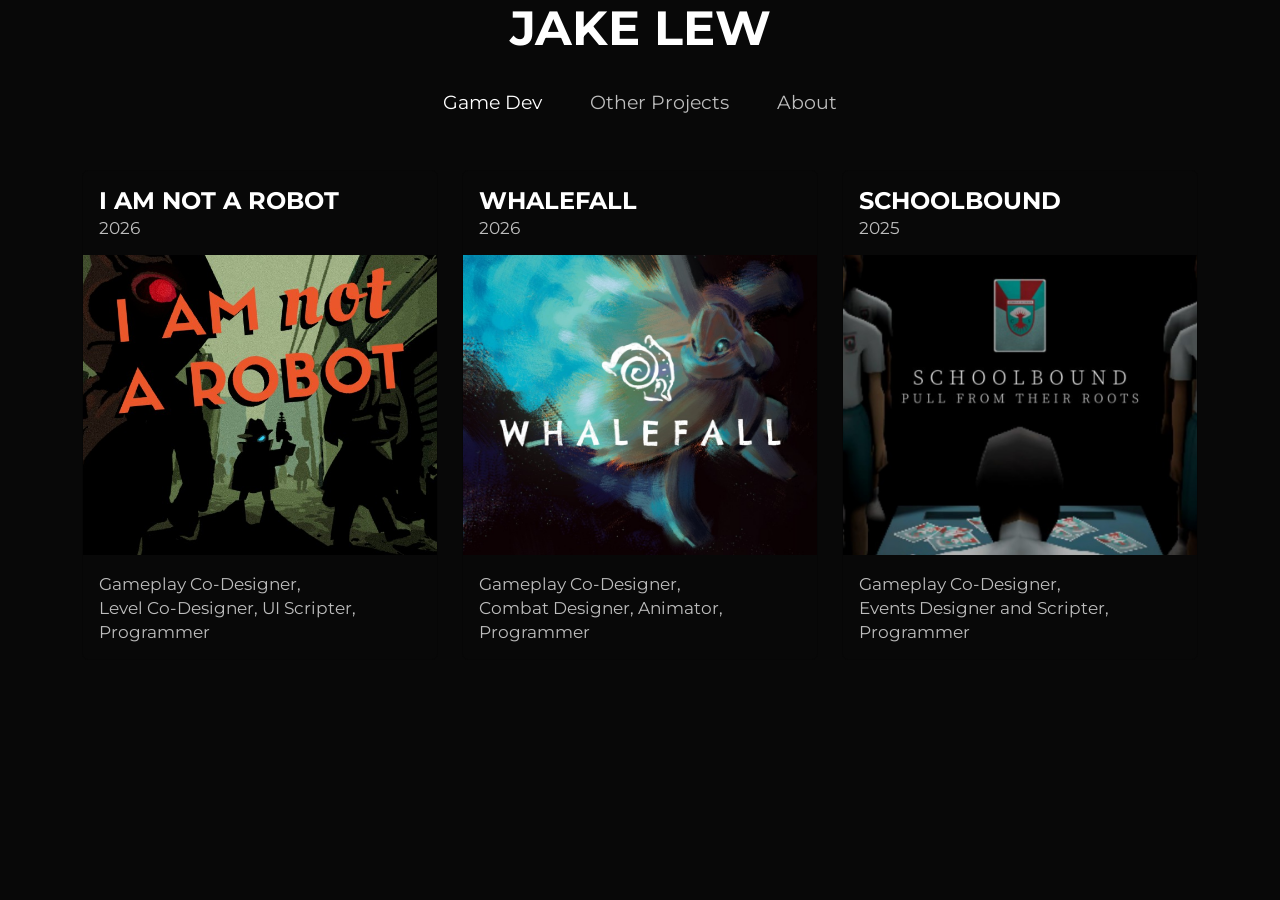
==== index.html @ 461e28c5 "Transferred files" ====
<!DOCTYPE html>
<html>
    <head>
        <meta charset="UTF-8">
        <meta name="viewport" content="width=device-width, initial-scale=1.0">
		<title>aedasquid</title>

        <link href="https://cdn.jsdelivr.net/npm/bootstrap@5.3.3/dist/css/bootstrap.min.css" rel="stylesheet" integrity="sha384-QWTKZyjpPEjISv5WaRU9OFeRpok6YctnYmDr5pNlyT2bRjXh0JMhjY6hW+ALEwIH" crossorigin="anonymous">
        <script src="https://cdn.jsdelivr.net/npm/bootstrap@5.3.0/dist/js/bootstrap.bundle.min.js"></script>
        <link href="../css/style.css" rel="stylesheet">
        <link rel="shortcut icon" href="../images/icons/shortcutIcon.png">
    </head>
    <body>
        <header>
          <h1>JAKE LEW</h1>
          
          <div class="d-flex flex-column flex-md-row align-items-center justify-content-center m-4">
            <a class="nav-link mx-4 custom-link current-page" aria-current="page" href="#">Game Dev</a>
            <a class="nav-link mx-4 custom-link" href="https://cobolo.itch.io/schoolbound" target="_blank">Other Projects</a>
            <a class="nav-link mx-4 custom-link" href="media.html">About</a>
          </div>
        </header>

        <!-- blog preview -->
        <div class="blogPreview">
          <div class="container">
            <div class="row">

              <!-- i am not a robot card -->
              <div class="col-md-4">
                <a href="articles/dev-update-004.html" class="text-decoration-none">
                  <div class="card mb-3">
                    <div class="card-body">
                      <h5 class="card-title">I AM NOT A ROBOT</h5>
                      <p class="card-date"><small>2026</small></p>
                    </div>
                      <img class="card-iamnotarobot" src="../images/thumbnail.png">
                    <div class="card-body">
                      <p class="card-text"><small>Gameplay Co-Designer,<br>Level Co-Designer, UI Scripter,<br>Programmer</small></p>
                    </div>
                  </div>
                </a>
              </div>

              <!-- whalefall card -->
              <div class="col-md-4">
                <a href="articles/dev-update-004.html" class="text-decoration-none">
                  <div class="card mb-3">
                    <div class="card-body">
                      <h5 class="card-title">WHALEFALL</h5>
                      <p class="card-date"><small>2026</small></p>
                    </div>
                      <img class="card-whalefall" src="../images/thumbnail.png">
                    <div class="card-body">
                      <p class="card-text"><small>Gameplay Co-Designer,<br>Combat Designer, Animator,<br>Programmer</small></p>
                    </div>
                  </div>
                </a>
              </div>

              <!-- schoolbound card -->
              <div class="col-md-4">
                <a href="articles/dev-update-004.html" class="text-decoration-none">
                  <div class="card mb-3">
                    <div class="card-body">
                      <h5 class="card-title">SCHOOLBOUND</h5>
                      <p class="card-date"><small>2025</small></p>
                    </div>
                      <img class="card-schoolbound" src="../images/thumbnail.png">
                    <div class="card-body">
                      <p class="card-text"><small>Gameplay Co-Designer,<br>Events Designer and Scripter,<br>Programmer</small></p>
                    </div>
                  </div>
                </a>
              </div>

            </div>
          </div>
        </div>
        <!-- blog preview -->

        <!-- <footer>
          <div class="d-flex flex-column flex-md-row align-items-center justify-content-center m-4">
            <a class="nav-link mx-4 my-1 custom-link" aria-current="page" href="#">Game Dev</a>
            <a class="nav-link mx-4 my-1 custom-link" href="https://cobolo.itch.io/schoolbound" target="_blank">Other Projects</a>
            <a class="nav-link mx-4 my-1 custom-link" href="media.html">About</a>
          </div>
        </footer> -->
          
    </body>
</html>
---- css/style.css ----
@import url('https://fonts.googleapis.com/css2?family=Cormorant+Garamond:ital,wght@0,300..700;1,300..700&family=Montserrat:ital,wght@0,100..900;1,100..900&family=Crimson+Text:ital,wght@0,400;0,600;0,700;1,400;1,600;1,700&family=Source+Serif+4:ital,opsz,wght@0,8..60,200..900;1,8..60,200..900&display=swap');

* {
    margin: 0;
    padding: 0;
}

body {
    font: 1.2rem/1.25 "Montserrat", serif;
    color: white;

    --transGrey: rgba(0, 0, 0, 0.5);
    --grey: #bdbdbd;
    --darkGrey: #222;
    --orange: rgb(255, 115, 0);
    --softOrange: rgb(231, 147, 78);
    --black: #080808;

    background-color: var(--black);
}

h1, h2, h3 {
    font-size: 3rem;
    font-weight: bold;
}

header {
    background-color: var(--black);
    background-size: cover;
    background-position: center;

    display: flex;
    flex-direction: column;
    justify-content: center;
    align-items: center;

    height: auto;
    width: auto;
}

.smallHeader {
    background-position: bottom;

    padding-top: 5rem;
    font-size: clamp(1.8rem, 10vw, 6rem);
    font-weight: bold;
    height: 25vh;
}

header img {
    width: clamp(100px, 100vw, 500px);
    height: auto;
    max-width: 100%;
}

header .titleBobber{
    animation: softBobbing 5s infinite ease-in-out;
}

header .bobber {
    width: 50px;
    height: auto;
    position:absolute;
    bottom: 2rem;
    animation: bobbing 3s infinite ease-in-out;
}

/* OVERWRITES BOOTSTRAP NAVBAR PARAMETERS */
.navbar-toggler {
    border: none;
    width: 100px;
    height: 100px;
}

.navbar-toggler-icon {
    background-image: url("../images/menuIcon.png");
    width: 50px;
    height: 50px;
}
/* OVERWRITES BOOTSTRAP NAVBAR PARAMETERS */

/* OVERWRITES BOOTSTRAP CAROUSEL PARAMETERS */
.carousel-item {
    background-size: cover;
    background-position: center;
    background-repeat: no-repeat;
    height: 80vh;

    text-shadow: 2px 2px 10px rgb(0, 0, 0);
}

.carousel-caption {
    font-size: 1.2rem;
    max-width: 700px;
    margin: auto;
}

.carousel-control-prev-icon {
    background-image: url("../images/arrowRight.png");
    transform: scaleX(-1);
}

.carousel-control-next-icon {
    background-image: url("../images/arrowRight.png");
}
/* OVERWRITES BOOTSTRAP CAROUSEL PARAMETERS! */

.carousel1 {
    background-image: url("../images/hero1.jpg");
}

.carousel2 {
    background-image: url("../images/hero2.jpg");
}

.carousel3 {
    background-image: url("../images/hero3.jpg");
}

.blogPreview {
    display: flex;
    flex-direction: column;
    margin: 2rem 0;
    align-items: center;

    height: auto;
}

.blogPreview h1 {
    text-align: center;
    margin-bottom: 1rem;;
}

.blogButton {
    margin: 1rem 0;
    transition: 0.1s ease;
}

.blogButton:hover {
    transform: scale(1.05);
}

.blogWrapper {
    background-color: var(--darkGrey);
    margin: 2rem auto;
    padding: 1rem 2rem 3rem;
    width: min(1000px, 85vw);
    border-radius: 1rem;

    display: flex;
    flex-direction: column;

    font-size: 1rem;
}

.blogWrapper h1, .blogWrapper subtitle{
    margin-bottom: 0;
    text-align: center;
}

.blogWrapper subtitle {
    color:var(--grey)
}

.blogWrapper p, .blogWrapper subtitle{
    font-family: "Source Serif 4", serif;
}

.blogWrapper p, .blogWrapper h4 {
    padding: 0 min(3rem, 5%);
}

.blogWrapper h4 {
    color: var(--softOrange);
    font-weight: 1000;
    margin-top: 1rem;
}

.blogWrapper .thumbnail {
    width: 100%;
    object-fit: cover;
    align-self: center;
    margin: 1rem;
}

.blogWrapper .blogButton {
    margin: 1rem auto;
}

.blogWrapper .blogButton img {
    transform: scale(-1);
}

/* OVERWRITES BOOTSTRAP PAGINATION PARAMETERS */
.pagination {
    font-family: "Source Serif", serif;
    margin-bottom: 2rem;
}

.page-item .page-link {
    background: transparent;
    border: none;
    color: white;
}

.page-item .page-link:hover {
    color: var(--orange);
}

.disabled .page-link {
    color: white;
    opacity: 50%;
}

.page-current .page-link {
    color: var(--orange);
    opacity: 100%;
}

.page-item .page-next, .page-item .page-prev{
    background: url(../images/arrowRight.png);
    background-size: contain;
    color: transparent;
    transition: 0.15s ease;
}

.page-item .page-prev {
    transform: scale(-1);
}

.page-item .page-next:hover, .page-item .page-prev:hover {
    filter: invert(50%) sepia(100%) saturate(1000%) hue-rotate(-25deg);
    color: transparent;
}
/* OVERWRITES BOOTSTRAP PAGINATION PARAMETERS */

/*#region OVERWRITES BOOTSTRAP CARDS */
.card {
    font-family: "Montserrat", serif;
    background-color: transparent;
}

.card:hover {
    background-color: rgb(15, 15, 15);
}

.card p {
    color: var(--grey);
    margin-bottom: 0;
}

.card-title {
    font-size: 1.5rem;
    font-weight: bold;
    color: white;
    transition: color 0.15s ease;
    margin-bottom: 0;
}

.card:hover .card-title{
    color: var(--orange);
}

.card img {
    transition: 0.15s ease;
    height: 300px;
    object-fit: cover;

    background-position: center;
    background-size: cover;
}

.card:hover img {
    transform: scale(1.025);
}

/*#region INDIVIDUAL CARDS*/
.card .card-iamnotarobot{
    background-image: url("../images/iamnotarobot/iamnotarobot_thmb01.jpg");
}

.card:hover .card-iamnotarobot{
    background-image: url("../images/iamnotarobot/iamnotarobot_thmb02.jpg");
}

.card .card-whalefall{
    background-image: url("../images/whalefall/whalefall_thmb01.jpg");
}

.card:hover .card-whalefall{
    background-image: url("../images/whalefall/whalefall_thmb02.jpg");
}

.card .card-schoolbound{
    background-image: url("../images/schoolbound/schoolbound_thmb01.jpg");
}

.card:hover .card-schoolbound{
    background-image: url("../images/schoolbound/schoolbound_thmb02.jpg");
}
/*#endregion INDIVIDUAL CARDS*/

/* .card:hover .overlay-img {
    transform: translate(-50%, -50%) scale(1.15);
} */

.media .card{
    cursor: pointer;
}
/*#endregion OVERWRITES BOOTSTRAP CARDS */

.community {
    background-image: url("../images/communityImage.jpg");
    background-size: cover;
    background-position: center;

    display: flex;
    flex-direction: column;
    justify-content: center;
    align-items: center;

    height: 80vh;
    width: auto;
}

.communityButtons a{
    margin: 0 0.5rem;
    text-decoration: none;
}

.communityButtons img {
    width: clamp(50px, 10vw, 100px);
    height: auto;
    transition: 0.2s ease;
}

.communityButtons img:hover {
    filter: invert(50%) sepia(100%) saturate(1000%) hue-rotate(-25deg);
    transform: scale(1.05);
}

footer {
    margin: 1rem;
}

footer img {
    width: 200px;
    display: flex;
    justify-self: center;
    height: auto;
}

.copyright {
    display: flex;
    flex-direction: column;
    text-align: center;
    font-size: 1rem;
    font: 0.75rem "Source Serif 4", serif;
    color: var(--grey);
    margin: 2rem;
}

.custom-nav {
    background-color: var(--transGrey);
}

.custom-link {
    color: var(--grey);
}

.current-page {
    color: white;
}

.custom-link:hover {
    color: var(--orange);
}

/* a {
    color: white;
    text-decoration: none;
}

a:hover {
    color: var(--orange);
} */

.arrow {
    width: 2rem;
    height: auto;
    opacity: 50%;
}

.image-wrapper {
    position: relative;
    display: inline-block;
}

.overlay-img {
    position: absolute;
    top: 50%;
    left: 50%;
    transform: translate(-50%, -50%);
    width: 100px;
}

#focusedOverlay {
    background-color: var(--transGrey);
    position: fixed;
    top: 0;
    left: 0;
    height: 100vh;
    width: 100vw;

    display:none;
}

#focusedImage{
    position: fixed;
    top: 50%; left: 50%;
    transform: translate(-50%, -50%);
    max-width: 90vw;
    max-height: 90vh;
}

@media (max-width: 767.98px) {
    .navbar {
      background-color: transparent;
      transition: 0.1s ease;
      font-size: 2rem;
    }

    .navbar:has(.navbar-collapse.show) {
        background-color: var(--black);
    }

    .smallHeader {
        padding-top: 0;
        height: 20vh;
    }
}

@keyframes bobbing {
    0% { transform: translateY(0); }
    50% { transform: translateY(-8px); } 
    100% { transform: translateY(0); }
  }

@keyframes softBobbing {
    0% { transform: translateY(0); }
    50% { transform: translateY(-6px); } 
    100% { transform: translateY(0); }
}
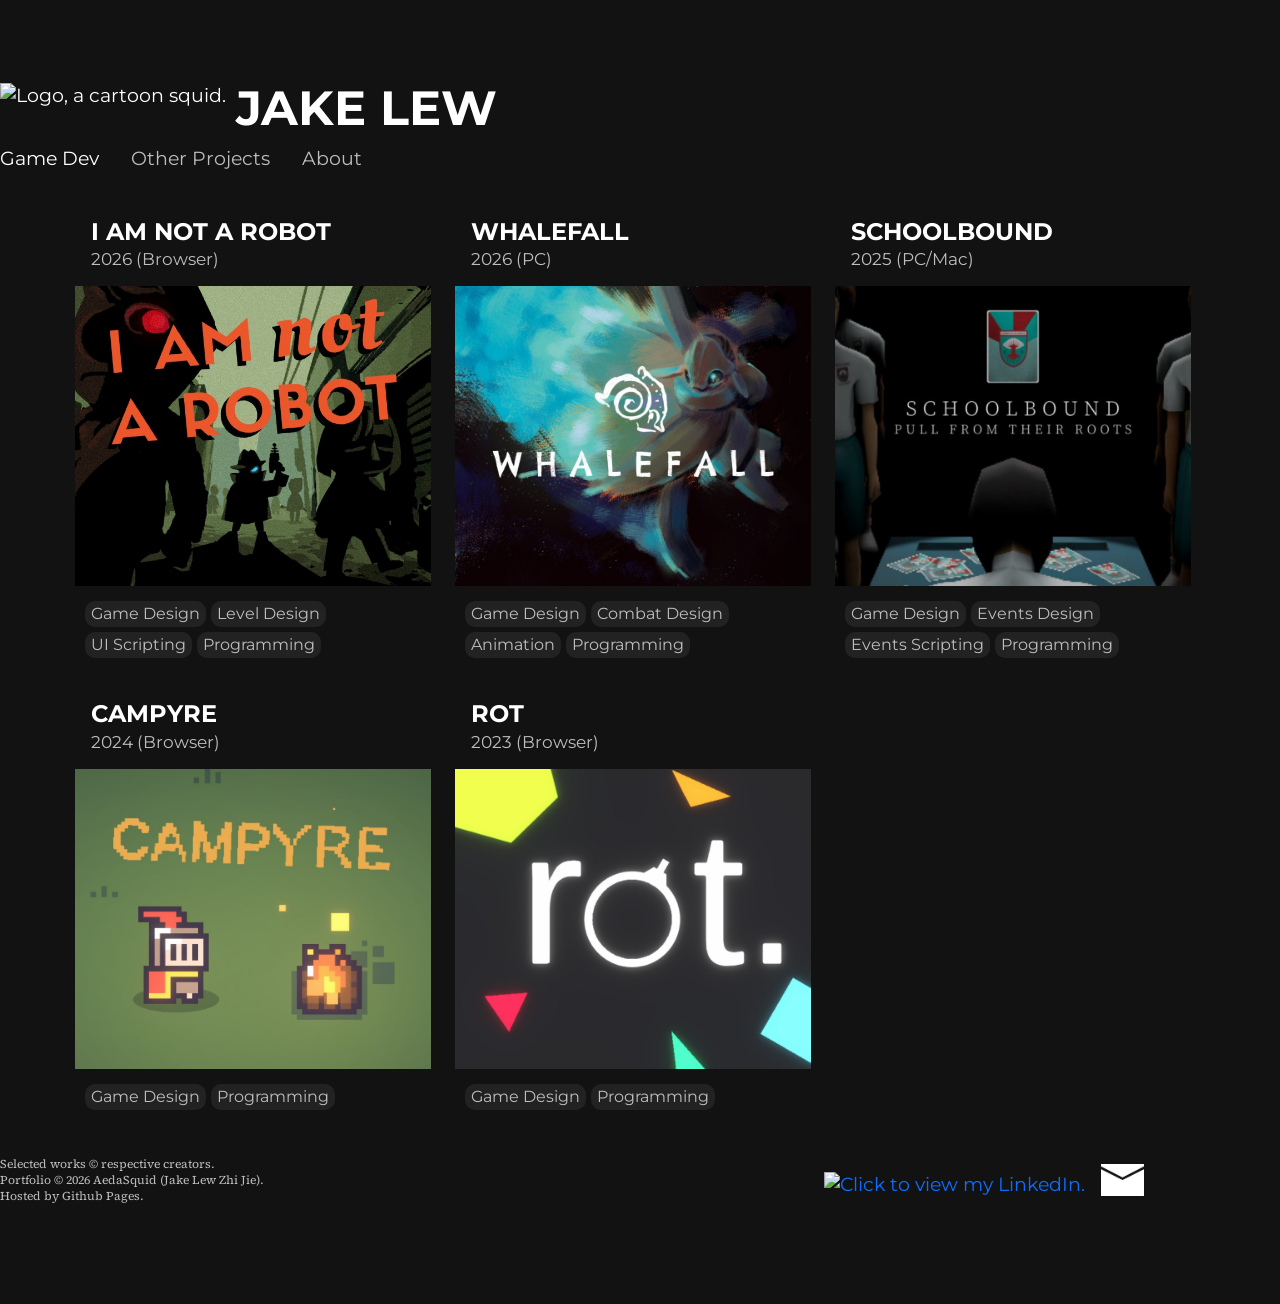
==== commit b358342d: "v0.2" ====
--- a/index.html
+++ b/index.html
@@ -8,16 +8,19 @@
         <link href="https://cdn.jsdelivr.net/npm/bootstrap@5.3.3/dist/css/bootstrap.min.css" rel="stylesheet" integrity="sha384-QWTKZyjpPEjISv5WaRU9OFeRpok6YctnYmDr5pNlyT2bRjXh0JMhjY6hW+ALEwIH" crossorigin="anonymous">
         <script src="https://cdn.jsdelivr.net/npm/bootstrap@5.3.0/dist/js/bootstrap.bundle.min.js"></script>
         <link href="../css/style.css" rel="stylesheet">
-        <link rel="shortcut icon" href="../images/icons/shortcutIcon.png">
+        <link rel="shortcut icon" href="../images/icons/aedaSquid_logoS.png">
     </head>
     <body>
         <header>
-          <h1>JAKE LEW</h1>
+          <a class="header-name" href="">
+            <img class="logo-aeda" src="../images/icons/aedasquid_logoW.png" alt="Logo, a cartoon squid.">
+            <h1>JAKE LEW</h1>
+          </a>
           
-          <div class="d-flex flex-column flex-md-row align-items-center justify-content-center m-4">
-            <a class="nav-link mx-4 custom-link current-page" aria-current="page" href="#">Game Dev</a>
-            <a class="nav-link mx-4 custom-link" href="https://cobolo.itch.io/schoolbound" target="_blank">Other Projects</a>
-            <a class="nav-link mx-4 custom-link" href="media.html">About</a>
+          <div class="header-nav d-flex flex-column flex-md-row align-items-left justify-content-center">
+            <a class="nav-link custom-link current-page" aria-current="page" href="">Game Dev</a>
+            <a class="nav-link custom-link" href="html/otherProjects.html">Other Projects</a>
+            <a class="nav-link custom-link" href="html/about.html">About</a>
           </div>
         </header>
 
@@ -32,12 +35,18 @@
                   <div class="card mb-3">
                     <div class="card-body">
                       <h5 class="card-title">I AM NOT A ROBOT</h5>
-                      <p class="card-date"><small>2026</small></p>
+                      <p class="card-date"><small>2026 (Browser)</small></p>
                     </div>
-                      <img class="card-iamnotarobot" src="../images/thumbnail.png">
-                    <div class="card-body">
-                      <p class="card-text"><small>Gameplay Co-Designer,<br>Level Co-Designer, UI Scripter,<br>Programmer</small></p>
+                    
+                    <img class="card-iamnotarobot" src="../images/thumbnail.png" alt="Read about I Am Not A Robot.">
+                    
+                    <div class="card-tagList">
+                      <span class="card-tag">Game Design</span>
+                      <span class="card-tag">Level Design</span>
+                      <span class="card-tag">UI Scripting</span>
+                      <span class="card-tag">Programming</span>
                     </div>
+
                   </div>
                 </a>
               </div>
@@ -48,12 +57,18 @@
                   <div class="card mb-3">
                     <div class="card-body">
                       <h5 class="card-title">WHALEFALL</h5>
-                      <p class="card-date"><small>2026</small></p>
+                      <p class="card-date"><small>2026 (PC)</small></p>
                     </div>
-                      <img class="card-whalefall" src="../images/thumbnail.png">
-                    <div class="card-body">
-                      <p class="card-text"><small>Gameplay Co-Designer,<br>Combat Designer, Animator,<br>Programmer</small></p>
+
+                    <img class="card-whalefall" src="../images/thumbnail.png"  alt="Read about Whalefall.">
+
+                    <div class="card-tagList">
+                      <span class="card-tag">Game Design</span>
+                      <span class="card-tag">Combat Design</span>
+                      <span class="card-tag">Animation</span>
+                      <span class="card-tag">Programming</span>
                     </div>
+
                   </div>
                 </a>
               </div>
@@ -64,12 +79,58 @@
                   <div class="card mb-3">
                     <div class="card-body">
                       <h5 class="card-title">SCHOOLBOUND</h5>
-                      <p class="card-date"><small>2025</small></p>
+                      <p class="card-date"><small>2025 (PC/Mac)</small></p>
                     </div>
-                      <img class="card-schoolbound" src="../images/thumbnail.png">
+                    
+                    <img class="card-schoolbound" src="../images/thumbnail.png"  alt="Read about Schoolbound.">
+                    
+                    <div class="card-tagList">
+                      <span class="card-tag">Game Design</span>
+                      <span class="card-tag">Events Design</span>
+                      <span class="card-tag">Events Scripting</span>
+                      <span class="card-tag">Programming</span>
+                    </div>
+
+                  </div>
+                </a>
+              </div>
+
+              <!-- campyre card -->
+              <div class="col-md-4">
+                <a href="articles/dev-update-004.html" class="text-decoration-none">
+                  <div class="card mb-3">
                     <div class="card-body">
-                      <p class="card-text"><small>Gameplay Co-Designer,<br>Events Designer and Scripter,<br>Programmer</small></p>
+                      <h5 class="card-title">CAMPYRE</h5>
+                      <p class="card-date"><small>2024 (Browser)</small></p>
                     </div>
+                    
+                    <img class="card-campyre" src="../images/thumbnail.png" alt="Read about Campyre.">
+                    
+                    <div class="card-tagList">
+                      <span class="card-tag">Game Design</span>
+                      <span class="card-tag">Programming</span>
+                    </div>
+
+                  </div>
+                </a>
+              </div>
+
+              <!-- rot card -->
+              <div class="col-md-4">
+                <a href="articles/dev-update-004.html" class="text-decoration-none">
+                  <div class="card mb-3">
+                    <div class="card-body">
+                      <h5 class="card-title">ROT</h5>
+                      <p class="card-date"><small>2023 (Browser)</small></p>
+                    </div>
+                    
+                    <img class="card-rot" src="../images/thumbnail.png" alt="Read about Rot.">
+                    
+                    <div class="card-tagList">
+                      <span class="card-tag">Game Design</span>
+                      <span class="card-tag">Programming</span>
+                    </div>
+
                   </div>
                 </a>
               </div>
@@ -77,15 +138,24 @@
             </div>
           </div>
         </div>
-        <!-- blog preview -->
 
-        <!-- <footer>
-          <div class="d-flex flex-column flex-md-row align-items-center justify-content-center m-4">
-            <a class="nav-link mx-4 my-1 custom-link" aria-current="page" href="#">Game Dev</a>
-            <a class="nav-link mx-4 my-1 custom-link" href="https://cobolo.itch.io/schoolbound" target="_blank">Other Projects</a>
-            <a class="nav-link mx-4 my-1 custom-link" href="media.html">About</a>
+        <footer>
+          <div class="copyright">
+            <p>Selected works © respective creators.</p>
+            <p>Portfolio © <script>document.write(new Date().getFullYear());</script> AedaSquid (Jake Lew Zhi Jie).</p>
+            <p>Hosted by Github Pages.</p>
           </div>
-        </footer> -->
-          
+
+          <div class="contact-buttons">
+            <a href="https://www.linkedin.com/in/jake-lew-zhi-jie/" target="_blank">
+              <img src="../images/icons/linkedin_icon.png" alt="Click to view my LinkedIn.">
+            </a>
+
+            <a href="mailto:jakelew@outlook.sg" target="_blank">
+              <img src="../images/icons/email_icon.png" alt="Click to write me an email">
+            </a>
+          </div>
+        </footer>
+
     </body>
 </html>
--- a/css/style.css
+++ b/css/style.css
@@ -1,20 +1,28 @@
 @import url('https://fonts.googleapis.com/css2?family=Cormorant+Garamond:ital,wght@0,300..700;1,300..700&family=Montserrat:ital,wght@0,100..900;1,100..900&family=Crimson+Text:ital,wght@0,400;0,600;0,700;1,400;1,600;1,700&family=Source+Serif+4:ital,opsz,wght@0,8..60,200..900;1,8..60,200..900&display=swap');
+
+@view-transition {navigation: auto;}
 
 * {
     margin: 0;
     padding: 0;
 }
 
+html {
+  scrollbar-gutter: stable;
+}
+
 body {
     font: 1.2rem/1.25 "Montserrat", serif;
     color: white;
 
     --transGrey: rgba(0, 0, 0, 0.5);
-    --grey: #bdbdbd;
+    --lightGrey: #bdbdbd;
     --darkGrey: #222;
-    --orange: rgb(255, 115, 0);
+    --mediumGrey: #525252;
+    --orange: #ff7300;
     --softOrange: rgb(231, 147, 78);
-    --black: #080808;
+    --black: #121212;
+    --softWhite: #e0e0e0;
 
     background-color: var(--black);
 }
@@ -25,17 +33,48 @@
 }
 
 header {
-    background-color: var(--black);
-    background-size: cover;
-    background-position: center;
+    background-color: var(--white);
 
     display: flex;
     flex-direction: column;
     justify-content: center;
+    align-items: flex-start;
+    justify-self: center;
+
+    width: clamp(0px, 1200px, 90vw);
+    height: fit-content;
+
+    margin-top: 5rem;
+}
+
+header .header-name {
+    display: flex;
+    flex-direction: row;
+    justify-content: center;
     align-items: center;
-
-    height: auto;
-    width: auto;
+    width: fit-content;
+
+    transition: 0.2s ease;
+    text-decoration: none;
+    color: white;
+}
+
+header .header-name img {
+    height: 60px;
+    padding-bottom: 5px;
+    padding-right: 10px;
+}
+
+header .header-name:hover {
+    filter: invert(53%) sepia(95%) saturate(3493%) hue-rotate(2deg) brightness(101%) contrast(104%);
+}
+
+header .header-nav {
+    margin-bottom: 2rem;
+}
+
+header .header-nav .nav-link {
+    margin-right: 2rem;
 }
 
 .smallHeader {
@@ -45,12 +84,6 @@
     font-size: clamp(1.8rem, 10vw, 6rem);
     font-weight: bold;
     height: 25vh;
-}
-
-header img {
-    width: clamp(100px, 100vw, 500px);
-    height: auto;
-    max-width: 100%;
 }
 
 header .titleBobber{
@@ -65,62 +98,10 @@
     animation: bobbing 3s infinite ease-in-out;
 }
 
-/* OVERWRITES BOOTSTRAP NAVBAR PARAMETERS */
-.navbar-toggler {
-    border: none;
-    width: 100px;
-    height: 100px;
-}
-
-.navbar-toggler-icon {
-    background-image: url("../images/menuIcon.png");
-    width: 50px;
-    height: 50px;
-}
-/* OVERWRITES BOOTSTRAP NAVBAR PARAMETERS */
-
-/* OVERWRITES BOOTSTRAP CAROUSEL PARAMETERS */
-.carousel-item {
-    background-size: cover;
-    background-position: center;
-    background-repeat: no-repeat;
-    height: 80vh;
-
-    text-shadow: 2px 2px 10px rgb(0, 0, 0);
-}
-
-.carousel-caption {
-    font-size: 1.2rem;
-    max-width: 700px;
-    margin: auto;
-}
-
-.carousel-control-prev-icon {
-    background-image: url("../images/arrowRight.png");
-    transform: scaleX(-1);
-}
-
-.carousel-control-next-icon {
-    background-image: url("../images/arrowRight.png");
-}
-/* OVERWRITES BOOTSTRAP CAROUSEL PARAMETERS! */
-
-.carousel1 {
-    background-image: url("../images/hero1.jpg");
-}
-
-.carousel2 {
-    background-image: url("../images/hero2.jpg");
-}
-
-.carousel3 {
-    background-image: url("../images/hero3.jpg");
-}
-
 .blogPreview {
     display: flex;
     flex-direction: column;
-    margin: 2rem 0;
+    margin: 0;
     align-items: center;
 
     height: auto;
@@ -140,55 +121,77 @@
     transform: scale(1.05);
 }
 
-.blogWrapper {
-    background-color: var(--darkGrey);
-    margin: 2rem auto;
-    padding: 1rem 2rem 3rem;
-    width: min(1000px, 85vw);
-    border-radius: 1rem;
-
-    display: flex;
-    flex-direction: column;
+.article-row {
+    justify-self: center;
+    width: clamp(0px, 1200px, 90vw);
+
+    display: flex;
+    flex-direction: row;
+    gap: 1rem;
 
     font-size: 1rem;
-}
-
-.blogWrapper h1, .blogWrapper subtitle{
+    letter-spacing: 0.025rem;
+    line-height: 1.7rem;
+    color: var(--softWhite);
+}
+
+.article-row h1, .article-row subtitle{
     margin-bottom: 0;
-    text-align: center;
-}
-
-.blogWrapper subtitle {
-    color:var(--grey)
-}
-
-.blogWrapper p, .blogWrapper subtitle{
-    font-family: "Source Serif 4", serif;
-}
-
-.blogWrapper p, .blogWrapper h4 {
-    padding: 0 min(3rem, 5%);
-}
-
-.blogWrapper h4 {
+    font-size: 2rem;
+}
+
+.article-row subtitle {
+    color:var(--lightGrey)
+}
+
+.article-row .article-child {
+    flex: 1;
+    max-width: 50%;
+}
+
+.article-row .article-child-img {
+    max-width: clamp(0px, 500px, 50%);
+    object-fit: contain;
+    align-self: flex-start;
+}
+
+.article-row li {
+    margin-bottom: 1rem;
+}
+
+.article-row h4 {
     color: var(--softOrange);
     font-weight: 1000;
     margin-top: 1rem;
 }
 
-.blogWrapper .thumbnail {
+.article-row .thumbnail {
     width: 100%;
     object-fit: cover;
     align-self: center;
     margin: 1rem;
 }
 
-.blogWrapper .blogButton {
+.article-row .blogButton {
     margin: 1rem auto;
 }
 
-.blogWrapper .blogButton img {
+.article-row .blogButton img {
     transform: scale(-1);
+}
+
+.article-row a {
+    color: var(--softOrange);
+
+    text-decoration: none;
+    text-decoration-color: rgba(0, 0, 0, 0);
+
+    transition: 0.2s ease;
+}
+
+.article-row a:hover {
+    text-decoration: underline;
+    color: var(--orange);
 }
 
 /* OVERWRITES BOOTSTRAP PAGINATION PARAMETERS */
@@ -238,14 +241,16 @@
 .card {
     font-family: "Montserrat", serif;
     background-color: transparent;
+    border-radius: 0;
+    border: none;
 }
 
 .card:hover {
-    background-color: rgb(15, 15, 15);
+    background-color: rgb(22, 22, 22);
 }
 
 .card p {
-    color: var(--grey);
+    color: var(--lightGrey);
     margin-bottom: 0;
 }
 
@@ -253,12 +258,20 @@
     font-size: 1.5rem;
     font-weight: bold;
     color: white;
-    transition: color 0.15s ease;
     margin-bottom: 0;
+
+    text-decoration: underline;
+    text-decoration-color: rgba(0, 0, 0, 0);
+
+    transition: 0.15s ease;
 }
 
 .card:hover .card-title{
     color: var(--orange);
+}
+
+.card .card-title:hover {
+    text-decoration-color: var(--orange);
 }
 
 .card img {
@@ -274,7 +287,34 @@
     transform: scale(1.025);
 }
 
-/*#region INDIVIDUAL CARDS*/
+.card .card-tagList {
+    display: flex;
+    flex-wrap: wrap;
+    gap: 5px;
+
+    margin-top: 5px;
+    padding: 10px;
+}
+
+.card .card-tag {
+  background-color: var(--darkGrey);
+  color: var(--lightGrey);
+
+  padding: 3px 6px;
+  border-radius: 10px;
+
+  font-size: 1rem;
+  display: inline-block;
+
+  transition: 0.15s ease;
+}
+
+.card .card-tag:hover {
+  background-color: var(--mediumGrey);
+  color: white;
+}
+
+/*#region INDIVIDUAL GAME DEV CARDS*/
 .card .card-iamnotarobot{
     background-image: url("../images/iamnotarobot/iamnotarobot_thmb01.jpg");
 }
@@ -298,7 +338,41 @@
 .card:hover .card-schoolbound{
     background-image: url("../images/schoolbound/schoolbound_thmb02.jpg");
 }
-/*#endregion INDIVIDUAL CARDS*/
+
+.card .card-campyre{
+    background-image: url("../images/campyre/campyre_thmb01.jpg");
+}
+
+.card:hover .card-campyre{
+    background-image: url("../images/campyre/campyre_thmb02.jpg");
+}
+
+.card .card-rot{
+    background-image: url("../images/rotGame/rot_thmb01.jpg");
+}
+
+.card:hover .card-rot{
+    background-image: url("../images/rotGame/rot_thmb02.jpg");
+}
+/*#endregion INDIVIDUAL GAME DEV CARDS*/
+
+/*#region INDIVIDUAL OTHER PROJECT CARDS*/
+.card .card-resolutionFilm{
+    background-image: url("../images/resolutionFilm/resolutionFilm_thmb01.jpg");
+}
+
+.card:hover .card-resolutionFilm{
+    background-image: url("../images/resolutionFilm/resolutionFilm_thmb02.jpg");
+}
+
+.card .card-hunterFilm{
+    background-image: url("../images/hunterFilm/hunterFilm_thmb01.jpg");
+}
+
+.card:hover .card-hunterFilm{
+    background-image: url("../images/hunterFilm/hunterFilm_thmb02.jpg");
+}
+/*#endregion INDIVIDUAL OTHER PROJECT CARDS*/
 
 /* .card:hover .overlay-img {
     transform: translate(-50%, -50%) scale(1.15);
@@ -323,41 +397,62 @@
     width: auto;
 }
 
-.communityButtons a{
+.contact-buttons {
+    width: fit-content;
+
+    display: flex;
+    justify-content: center;
+    align-items: flex-end;
+
+    transition: 0.2s ease;
+}
+
+.contact-buttons a{
     margin: 0 0.5rem;
     text-decoration: none;
 }
 
-.communityButtons img {
-    width: clamp(50px, 10vw, 100px);
-    height: auto;
+.contact-buttons img {
+    width: auto;
+    height: 2rem;
+
     transition: 0.2s ease;
 }
 
-.communityButtons img:hover {
-    filter: invert(50%) sepia(100%) saturate(1000%) hue-rotate(-25deg);
+.contact-buttons:hover img{
+    filter: brightness(50%);
+}
+
+.contact-buttons img:hover {
+    filter: brightness(100%) invert(50%) sepia(100%) saturate(1000%) hue-rotate(-30deg);
     transform: scale(1.05);
 }
 
 footer {
-    margin: 1rem;
-}
-
-footer img {
-    width: 200px;
-    display: flex;
+    margin-top: 20px;
+    margin-bottom: 100px;
+    
+    display: flex;
+    justify-content: space-between;
+    align-items: center;
+
     justify-self: center;
-    height: auto;
+    width: clamp(0px, 1200px, 90vw);
+    height: fit-content;
 }
 
 .copyright {
     display: flex;
     flex-direction: column;
-    text-align: center;
+    align-items: flex-start;
+    text-align: left;
     font-size: 1rem;
     font: 0.75rem "Source Serif 4", serif;
-    color: var(--grey);
-    margin: 2rem;
+    color: var(--lightGrey);
+}
+
+.copyright p {
+    margin: 0;
 }
 
 .custom-nav {
@@ -365,7 +460,7 @@
 }
 
 .custom-link {
-    color: var(--grey);
+    color: var(--lightGrey);
 }
 
 .current-page {
@@ -424,10 +519,24 @@
 }
 
 @media (max-width: 767.98px) {
+    .article-row {
+        flex-direction: column;
+    }
+
+    .article-row .article-child {
+        max-width: 100%;
+    }
+
+    .article-row .article-child-img {
+        max-width: 100%;
+        max-height: 450px;
+        align-self: center;
+    }
+    
     .navbar {
-      background-color: transparent;
-      transition: 0.1s ease;
-      font-size: 2rem;
+        background-color: transparent;
+        transition: 0.1s ease;
+        font-size: 2rem;
     }
 
     .navbar:has(.navbar-collapse.show) {
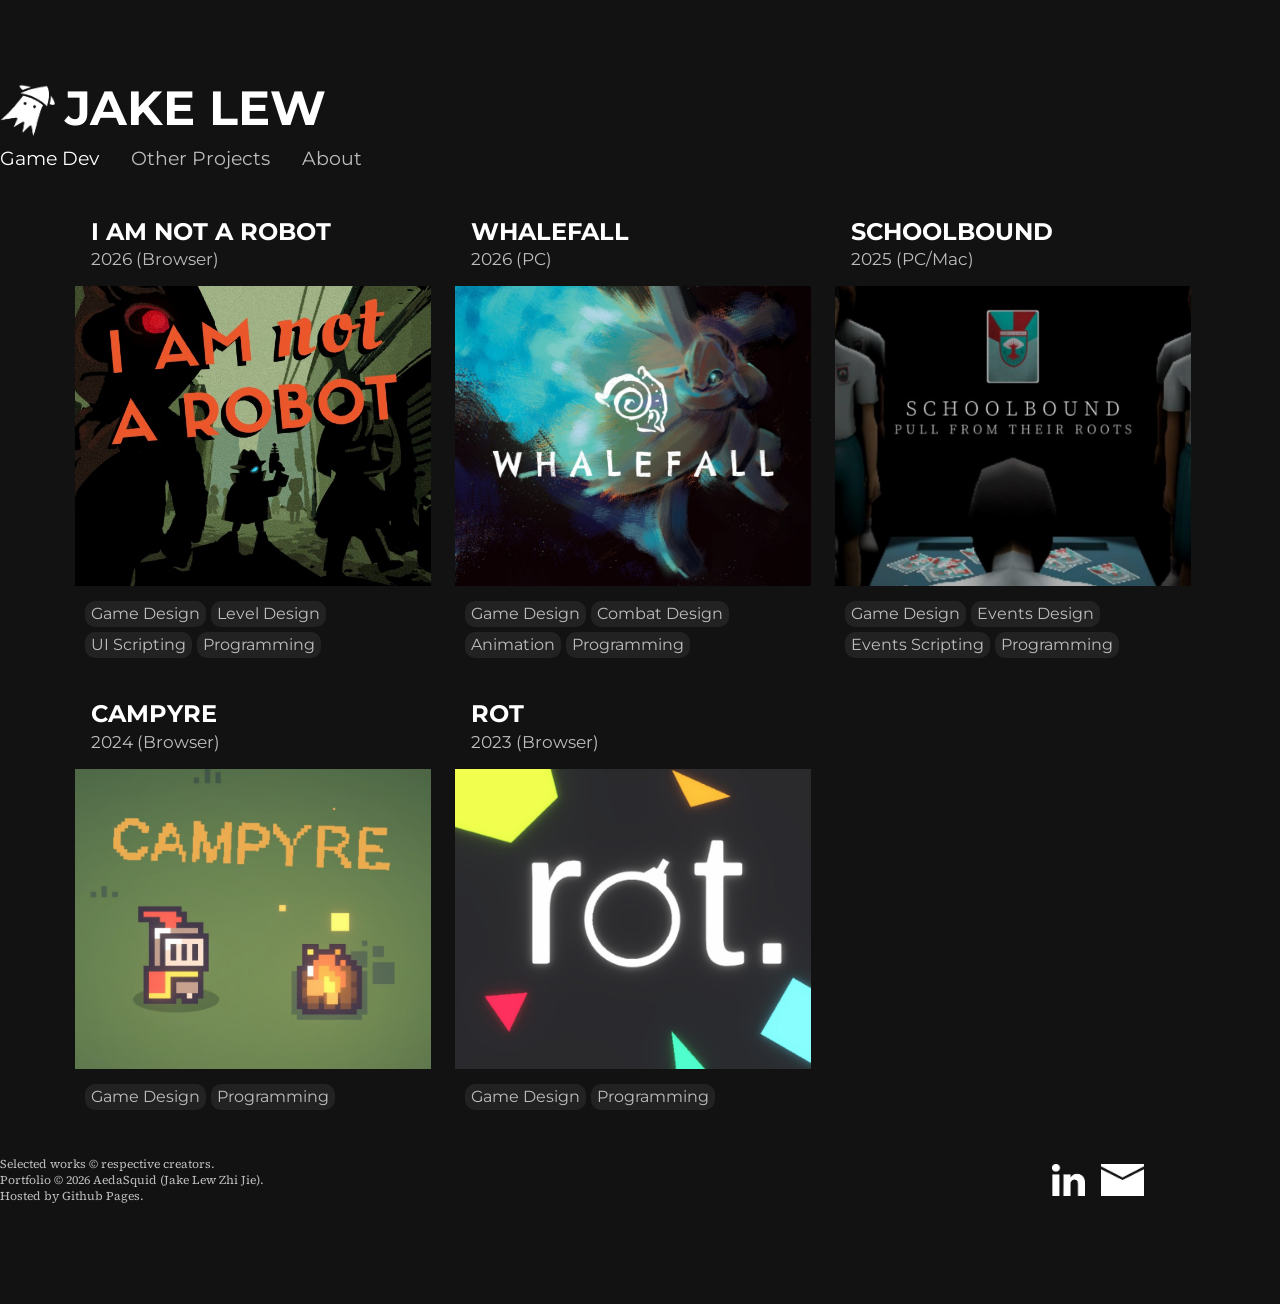
==== commit c969b3ec: "Fixed asset names mismatch" ====
--- a/index.html
+++ b/index.html
@@ -13,7 +13,7 @@
     <body>
         <header>
           <a class="header-name" href="">
-            <img class="logo-aeda" src="../images/icons/aedasquid_logoW.png" alt="Logo, a cartoon squid.">
+            <img class="logo-aeda" src="../images/icons/aedaSquid_logoW.png" alt="Logo, a cartoon squid.">
             <h1>JAKE LEW</h1>
           </a>
           
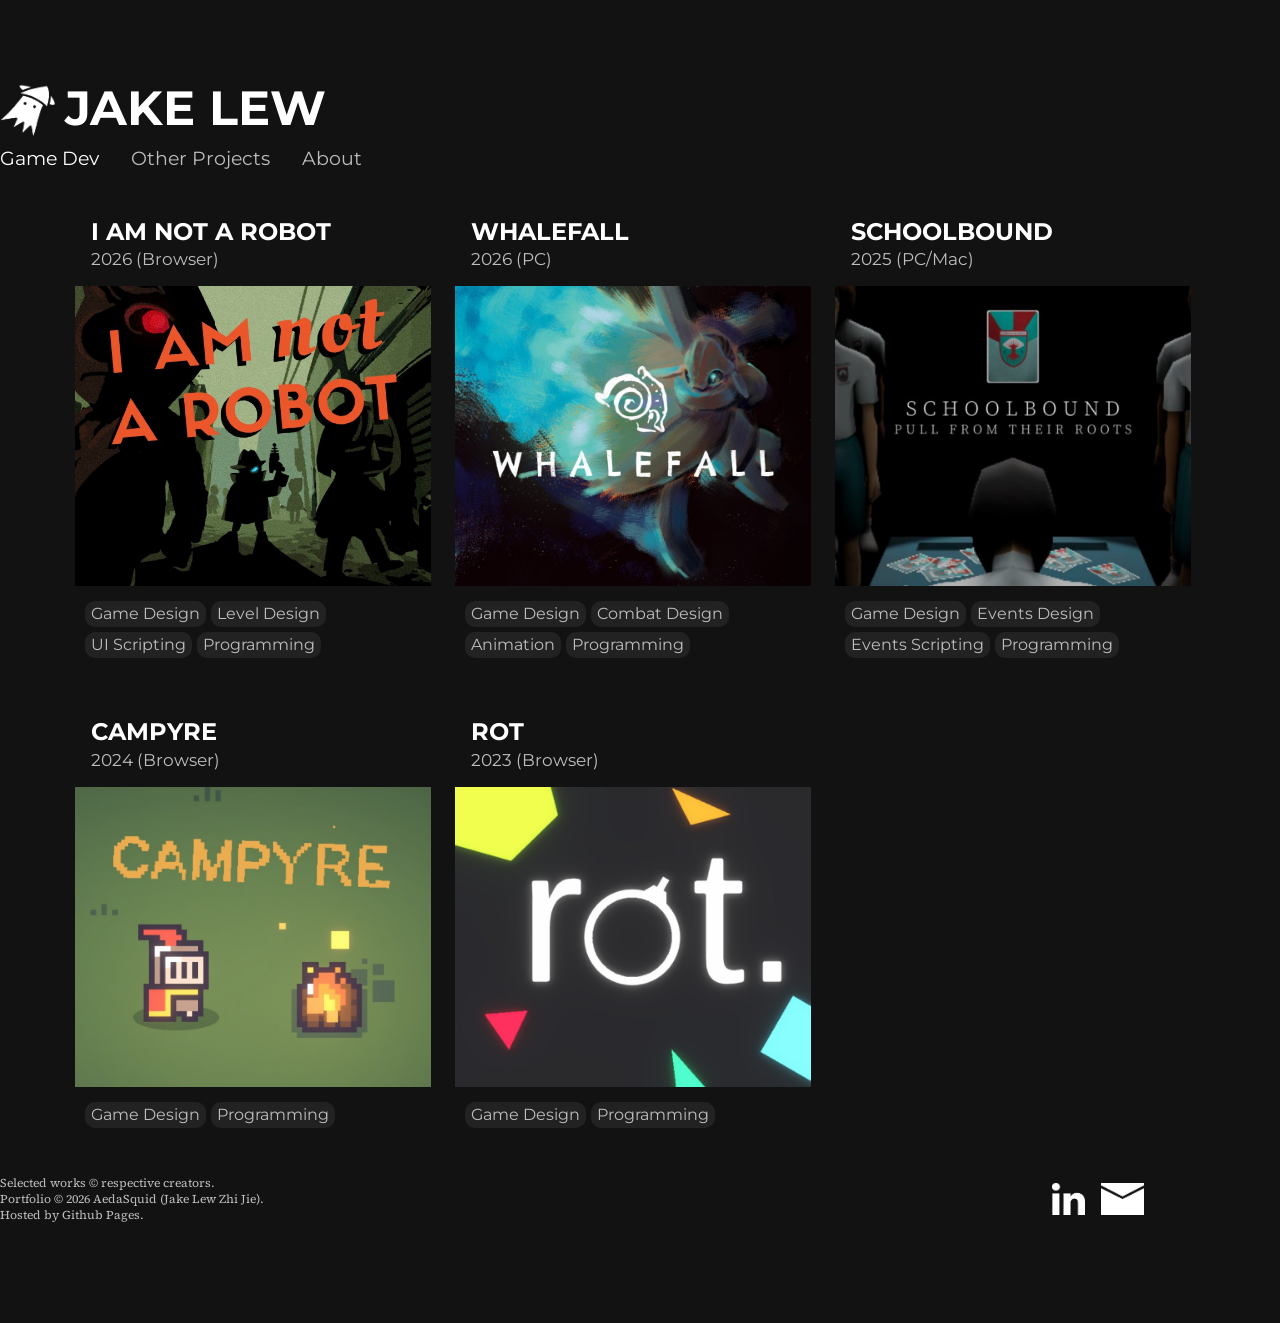
==== commit fc1c3dc9: "Updated header and card spacings, and about page content Card margins and paddings adjusted to allow" ====
--- a/index.html
+++ b/index.html
@@ -32,7 +32,7 @@
               <!-- i am not a robot card -->
               <div class="col-md-4">
                 <a href="articles/dev-update-004.html" class="text-decoration-none">
-                  <div class="card mb-3">
+                  <div class="card">
                     <div class="card-body">
                       <h5 class="card-title">I AM NOT A ROBOT</h5>
                       <p class="card-date"><small>2026 (Browser)</small></p>
--- a/css/style.css
+++ b/css/style.css
@@ -103,6 +103,7 @@
     flex-direction: column;
     margin: 0;
     align-items: center;
+    padding: 0px;
 
     height: auto;
 }
@@ -122,6 +123,7 @@
 }
 
 .article-row {
+    align-self: center;
     justify-self: center;
     width: clamp(0px, 1200px, 90vw);
 
@@ -243,10 +245,17 @@
     background-color: transparent;
     border-radius: 0;
     border: none;
+    margin-bottom: 2rem;
+    padding-top: 1rem;
+    padding-bottom: 0.1rem;
 }
 
 .card:hover {
     background-color: rgb(22, 22, 22);
+}
+
+.card-body {
+    padding-top: 0px;
 }
 
 .card p {
@@ -258,7 +267,7 @@
     font-size: 1.5rem;
     font-weight: bold;
     color: white;
-    margin-bottom: 0;
+    margin: 0;
 
     text-decoration: underline;
     text-decoration-color: rgba(0, 0, 0, 0);
@@ -521,6 +530,8 @@
 @media (max-width: 767.98px) {
     .article-row {
         flex-direction: column;
+        padding: 0px 1rem;
+        width: 100%;
     }
 
     .article-row .article-child {
@@ -531,6 +542,44 @@
         max-width: 100%;
         max-height: 450px;
         align-self: center;
+    }
+
+    header {
+        align-items: center;
+        justify-self: center;
+        align-self: center;
+        width: 100%;
+        margin-top: 2rem;
+        margin-bottom: 2rem;
+        height: fit-content;
+    }
+
+    header .header-nav {
+        align-items: center;
+        margin-bottom: 0px;
+    }
+    
+    header .header-nav .nav-link {
+      margin-right: 0px;
+      margin-bottom: 1rem;
+      font-size: 1.5rem;
+    }
+
+    footer {
+        flex-direction: column-reverse;
+        justify-self: center;
+        align-self: center;
+        width: 100%;
+    }
+
+    .contact-buttons {
+        margin-bottom: 1rem;
+        align-items: center;
+    }
+
+    .copyright {
+        text-align: center;
+        align-items: center;
     }
     
     .navbar {
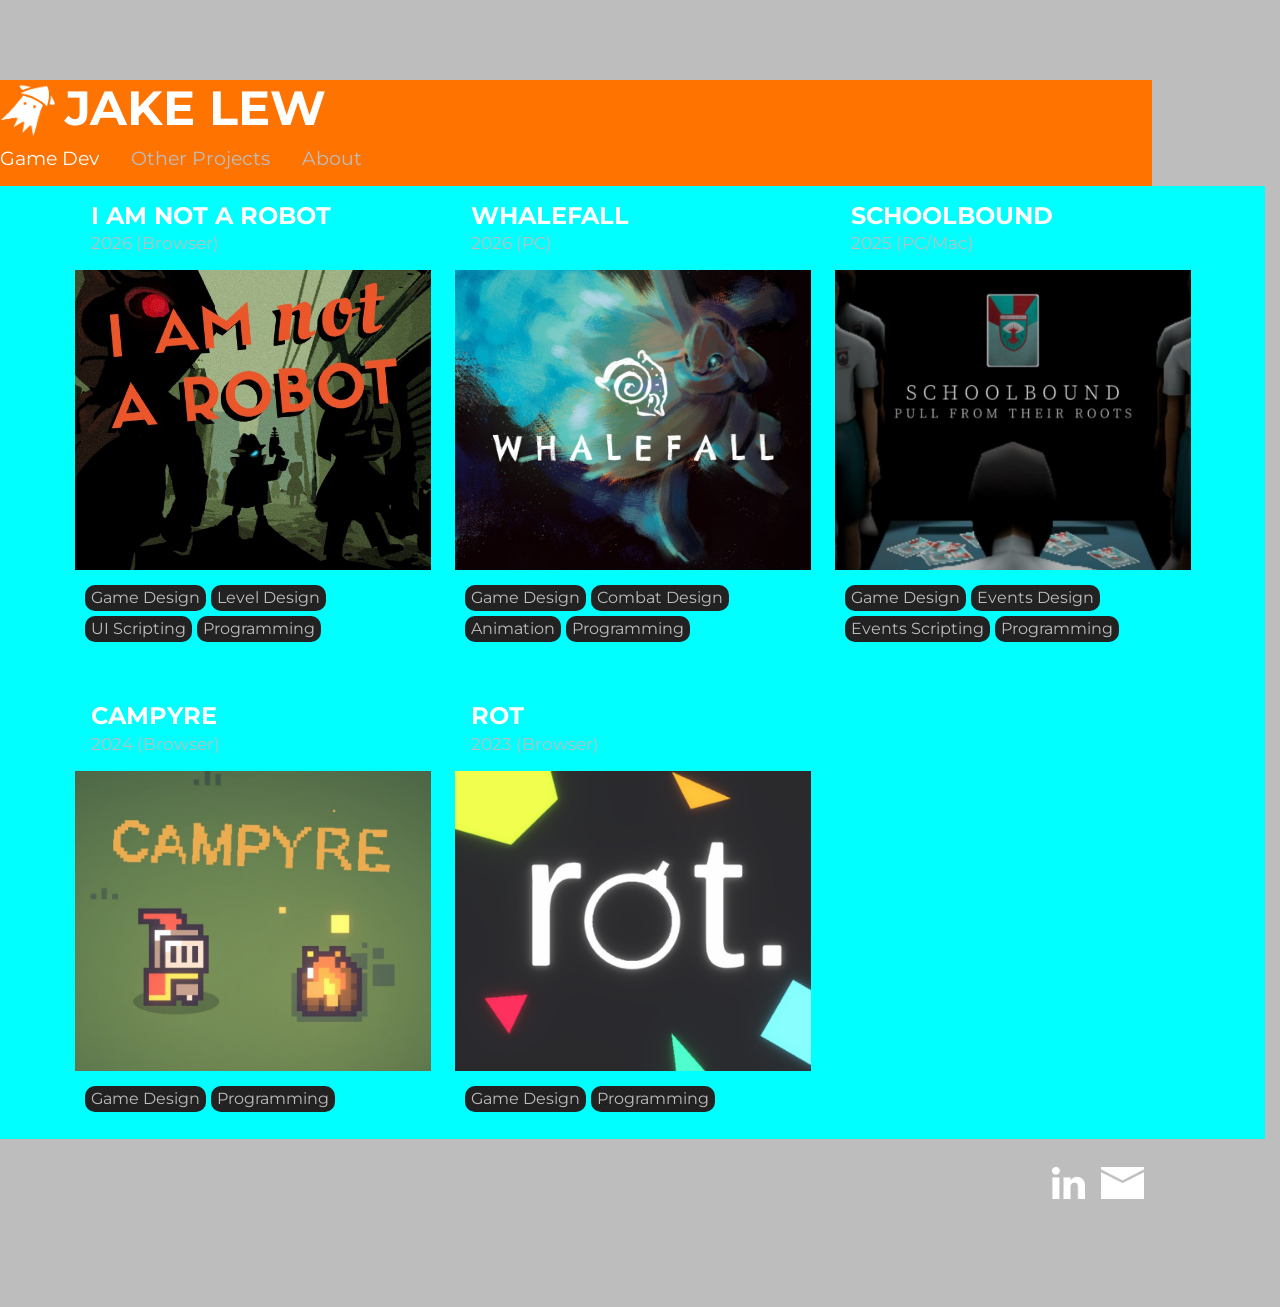
==== commit 3e690bd8: "Removed prev commit, renamed blogPreview, coloured more elements to test" ====
--- a/index.html
+++ b/index.html
@@ -25,7 +25,7 @@
         </header>
 
         <!-- blog preview -->
-        <div class="blogPreview">
+        <div class="cardsContainer">
           <div class="container">
             <div class="row">
 
--- a/css/style.css
+++ b/css/style.css
@@ -24,7 +24,7 @@
     --black: #121212;
     --softWhite: #e0e0e0;
 
-    background-color: var(--black);
+    background-color: var(--lightGrey);
 }
 
 h1, h2, h3 {
@@ -33,8 +33,6 @@
 }
 
 header {
-    background-color: var(--white);
-
     display: flex;
     flex-direction: column;
     justify-content: center;
@@ -45,6 +43,8 @@
     height: fit-content;
 
     margin-top: 5rem;
+
+    background-color: var(--orange);
 }
 
 header .header-name {
@@ -98,17 +98,20 @@
     animation: bobbing 3s infinite ease-in-out;
 }
 
-.blogPreview {
+.cardsContainer {
     display: flex;
     flex-direction: column;
     margin: 0;
+    margin-top: -1rem;
     align-items: center;
     padding: 0px;
 
     height: auto;
-}
-
-.blogPreview h1 {
+
+    background-color: aqua;
+}
+
+.cardsContainer h1 {
     text-align: center;
     margin-bottom: 1rem;;
 }
@@ -135,6 +138,8 @@
     letter-spacing: 0.025rem;
     line-height: 1.7rem;
     color: var(--softWhite);
+
+    background-color: aqua;
 }
 
 .article-row h1, .article-row subtitle{
@@ -562,7 +567,6 @@
     header .header-nav .nav-link {
       margin-right: 0px;
       margin-bottom: 1rem;
-      font-size: 1.5rem;
     }
 
     footer {
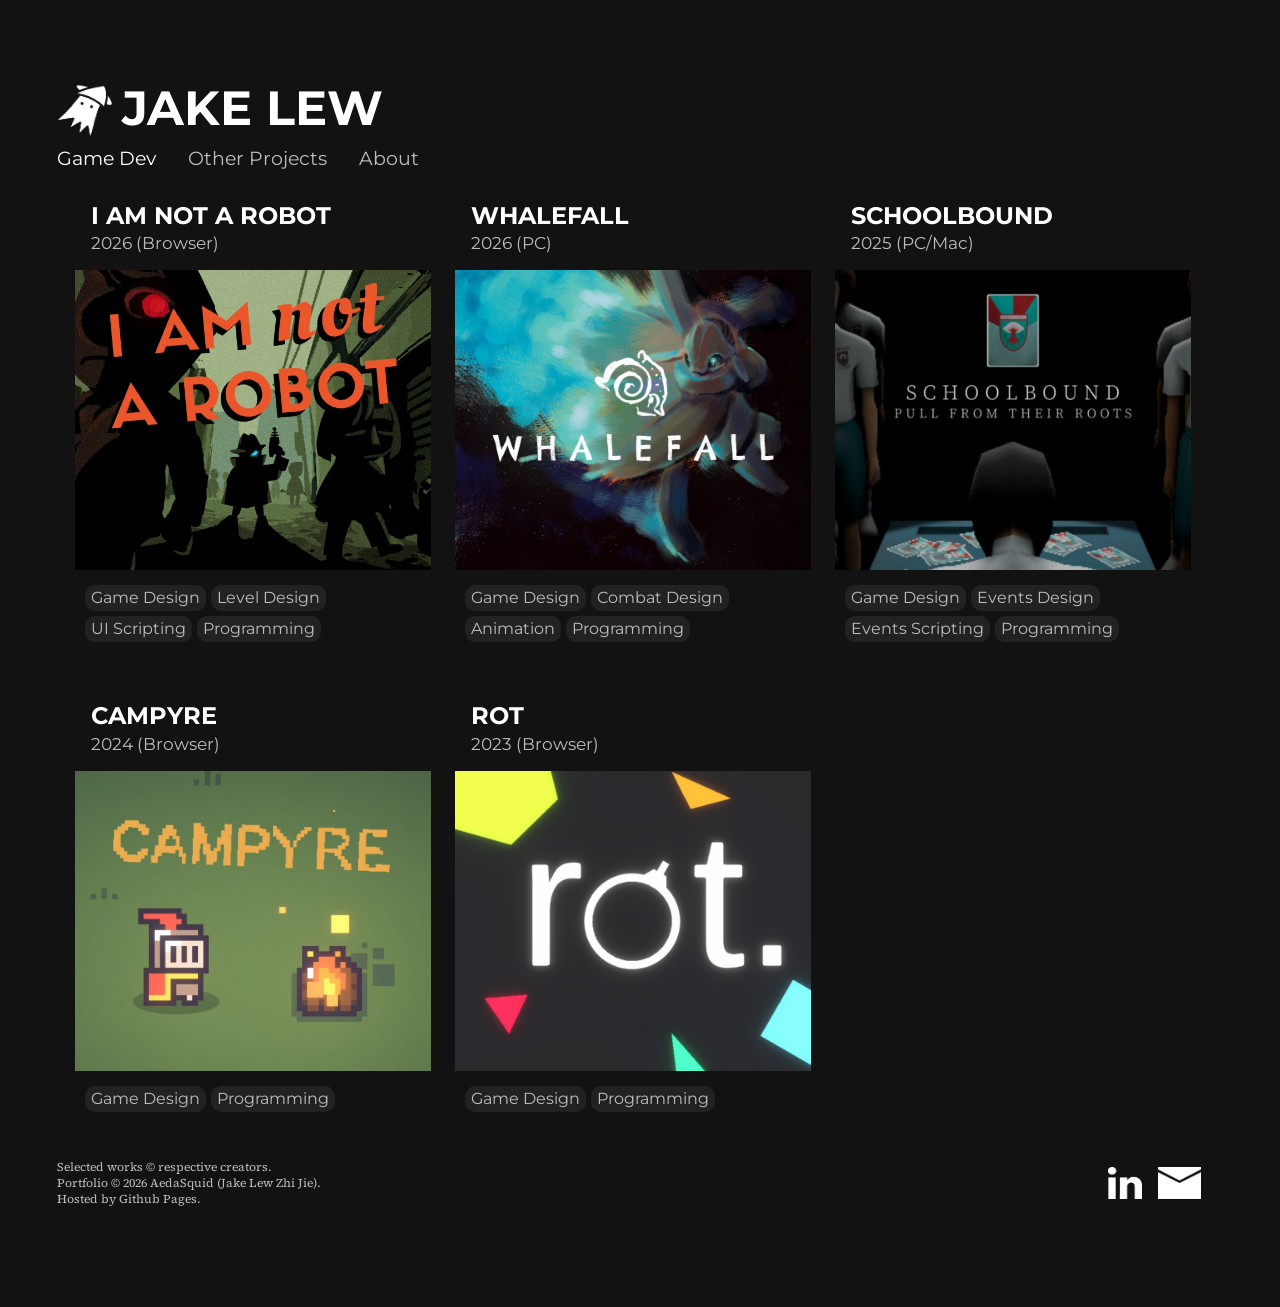
==== commit 843d62a0: "Updated article page setup, aded iframeHeightSetter, WIP Schoolbound" ====
--- a/index.html
+++ b/index.html
@@ -24,7 +24,7 @@
           </div>
         </header>
 
-        <!-- blog preview -->
+        <!-- card list -->
         <div class="cardsContainer">
           <div class="container">
             <div class="row">
@@ -75,7 +75,7 @@
 
               <!-- schoolbound card -->
               <div class="col-md-4">
-                <a href="articles/dev-update-004.html" class="text-decoration-none">
+                <a href="html/articles/schoolbound.html" class="text-decoration-none">
                   <div class="card mb-3">
                     <div class="card-body">
                       <h5 class="card-title">SCHOOLBOUND</h5>
--- a/css/style.css
+++ b/css/style.css
@@ -12,7 +12,7 @@
 }
 
 body {
-    font: 1.2rem/1.25 "Montserrat", serif;
+    font: 1.2rem/1.25 "Montserrat", sans-serif;
     color: white;
 
     --transGrey: rgba(0, 0, 0, 0.5);
@@ -24,7 +24,10 @@
     --black: #121212;
     --softWhite: #e0e0e0;
 
-    background-color: var(--lightGrey);
+    background-color: var(--black);
+
+    display: flex;
+    flex-direction: column;
 }
 
 h1, h2, h3 {
@@ -37,14 +40,14 @@
     flex-direction: column;
     justify-content: center;
     align-items: flex-start;
+
+    align-self: center;
     justify-self: center;
 
     width: clamp(0px, 1200px, 90vw);
     height: fit-content;
 
     margin-top: 5rem;
-
-    background-color: var(--orange);
 }
 
 header .header-name {
@@ -98,6 +101,119 @@
     animation: bobbing 3s infinite ease-in-out;
 }
 
+.blogButton {
+    margin: 1rem 0;
+    transition: 0.1s ease;
+}
+
+.blogButton:hover {
+    transform: scale(1.05);
+}
+
+.article {
+    align-self: center;
+    justify-self: center;
+    width: clamp(0px, 1200px, 90vw);
+
+    display: flex;
+    flex-direction: row;
+    gap: 1rem;
+
+    font-size: 1rem;
+    letter-spacing: 0.025rem;
+    line-height: 1.7rem;
+    color: var(--softWhite);
+}
+
+.article .line {
+    width: 100%;
+    margin: 0px;
+}
+
+.article .half {
+    flex: 1;
+    max-width: 50%;
+    align-self: center;
+    margin: 0px auto;
+}
+
+.article .full {
+    max-width: 100%;
+}
+
+.article .centered {
+    justify-self: center;
+}
+
+.article img {
+    max-width: clamp(0px, 500px, 50%);
+    object-fit: contain;
+}
+
+.article iframe {
+    width: clamp(0px, 750px, 100%);
+    object-fit: contain;
+    align-self: center;
+}
+
+.article-title {
+    font-size: 1.5rem;
+    font-weight: bold;
+    color: white;
+    margin: 0;
+
+    text-decoration: underline;
+    text-decoration-color: rgba(0, 0, 0, 0);
+
+    transition: 0.15s ease;
+}
+
+.article-date {
+    color: var(--lightGrey);
+    font-size: 1.25rem;
+    margin-bottom: 0;
+}
+
+.article li {
+    margin-bottom: 1rem;
+}
+
+.article h4 {
+    color: var(--softOrange);
+    font-weight: 1000;
+    margin-top: 1rem;
+}
+
+.article .thumbnail {
+    width: 100%;
+    object-fit: cover;
+    align-self: center;
+    margin: 1rem;
+}
+
+.article .blogButton {
+    margin: 1rem auto;
+}
+
+.article .blogButton img {
+    transform: scale(-1);
+}
+
+.article a {
+    color: var(--softOrange);
+
+    text-decoration: none;
+    text-decoration-color: rgba(0, 0, 0, 0);
+
+    transition: 0.2s ease;
+}
+
+.article a:hover {
+    text-decoration: underline;
+    color: var(--orange);
+}
+
+/*#region OVERWRITES BOOTSTRAP CARDS */
 .cardsContainer {
     display: flex;
     flex-direction: column;
@@ -107,8 +223,6 @@
     padding: 0px;
 
     height: auto;
-
-    background-color: aqua;
 }
 
 .cardsContainer h1 {
@@ -116,137 +230,8 @@
     margin-bottom: 1rem;;
 }
 
-.blogButton {
-    margin: 1rem 0;
-    transition: 0.1s ease;
-}
-
-.blogButton:hover {
-    transform: scale(1.05);
-}
-
-.article-row {
-    align-self: center;
-    justify-self: center;
-    width: clamp(0px, 1200px, 90vw);
-
-    display: flex;
-    flex-direction: row;
-    gap: 1rem;
-
-    font-size: 1rem;
-    letter-spacing: 0.025rem;
-    line-height: 1.7rem;
-    color: var(--softWhite);
-
-    background-color: aqua;
-}
-
-.article-row h1, .article-row subtitle{
-    margin-bottom: 0;
-    font-size: 2rem;
-}
-
-.article-row subtitle {
-    color:var(--lightGrey)
-}
-
-.article-row .article-child {
-    flex: 1;
-    max-width: 50%;
-}
-
-.article-row .article-child-img {
-    max-width: clamp(0px, 500px, 50%);
-    object-fit: contain;
-    align-self: flex-start;
-}
-
-.article-row li {
-    margin-bottom: 1rem;
-}
-
-.article-row h4 {
-    color: var(--softOrange);
-    font-weight: 1000;
-    margin-top: 1rem;
-}
-
-.article-row .thumbnail {
-    width: 100%;
-    object-fit: cover;
-    align-self: center;
-    margin: 1rem;
-}
-
-.article-row .blogButton {
-    margin: 1rem auto;
-}
-
-.article-row .blogButton img {
-    transform: scale(-1);
-}
-
-.article-row a {
-    color: var(--softOrange);
-
-    text-decoration: none;
-    text-decoration-color: rgba(0, 0, 0, 0);
-
-    transition: 0.2s ease;
-}
-
-.article-row a:hover {
-    text-decoration: underline;
-    color: var(--orange);
-}
-
-/* OVERWRITES BOOTSTRAP PAGINATION PARAMETERS */
-.pagination {
-    font-family: "Source Serif", serif;
-    margin-bottom: 2rem;
-}
-
-.page-item .page-link {
-    background: transparent;
-    border: none;
-    color: white;
-}
-
-.page-item .page-link:hover {
-    color: var(--orange);
-}
-
-.disabled .page-link {
-    color: white;
-    opacity: 50%;
-}
-
-.page-current .page-link {
-    color: var(--orange);
-    opacity: 100%;
-}
-
-.page-item .page-next, .page-item .page-prev{
-    background: url(../images/arrowRight.png);
-    background-size: contain;
-    color: transparent;
-    transition: 0.15s ease;
-}
-
-.page-item .page-prev {
-    transform: scale(-1);
-}
-
-.page-item .page-next:hover, .page-item .page-prev:hover {
-    filter: invert(50%) sepia(100%) saturate(1000%) hue-rotate(-25deg);
-    color: transparent;
-}
-/* OVERWRITES BOOTSTRAP PAGINATION PARAMETERS */
-
-/*#region OVERWRITES BOOTSTRAP CARDS */
 .card {
-    font-family: "Montserrat", serif;
+    font-family: "Montserrat", sans-serif;
     background-color: transparent;
     border-radius: 0;
     border: none;
@@ -450,6 +435,7 @@
     justify-content: space-between;
     align-items: center;
 
+    align-self: center;
     justify-self: center;
     width: clamp(0px, 1200px, 90vw);
     height: fit-content;
@@ -533,17 +519,17 @@
 }
 
 @media (max-width: 767.98px) {
-    .article-row {
+    .article {
         flex-direction: column;
         padding: 0px 1rem;
         width: 100%;
     }
 
-    .article-row .article-child {
+    .article .half {
         max-width: 100%;
     }
 
-    .article-row .article-child-img {
+    .article img {
         max-width: 100%;
         max-height: 450px;
         align-self: center;
